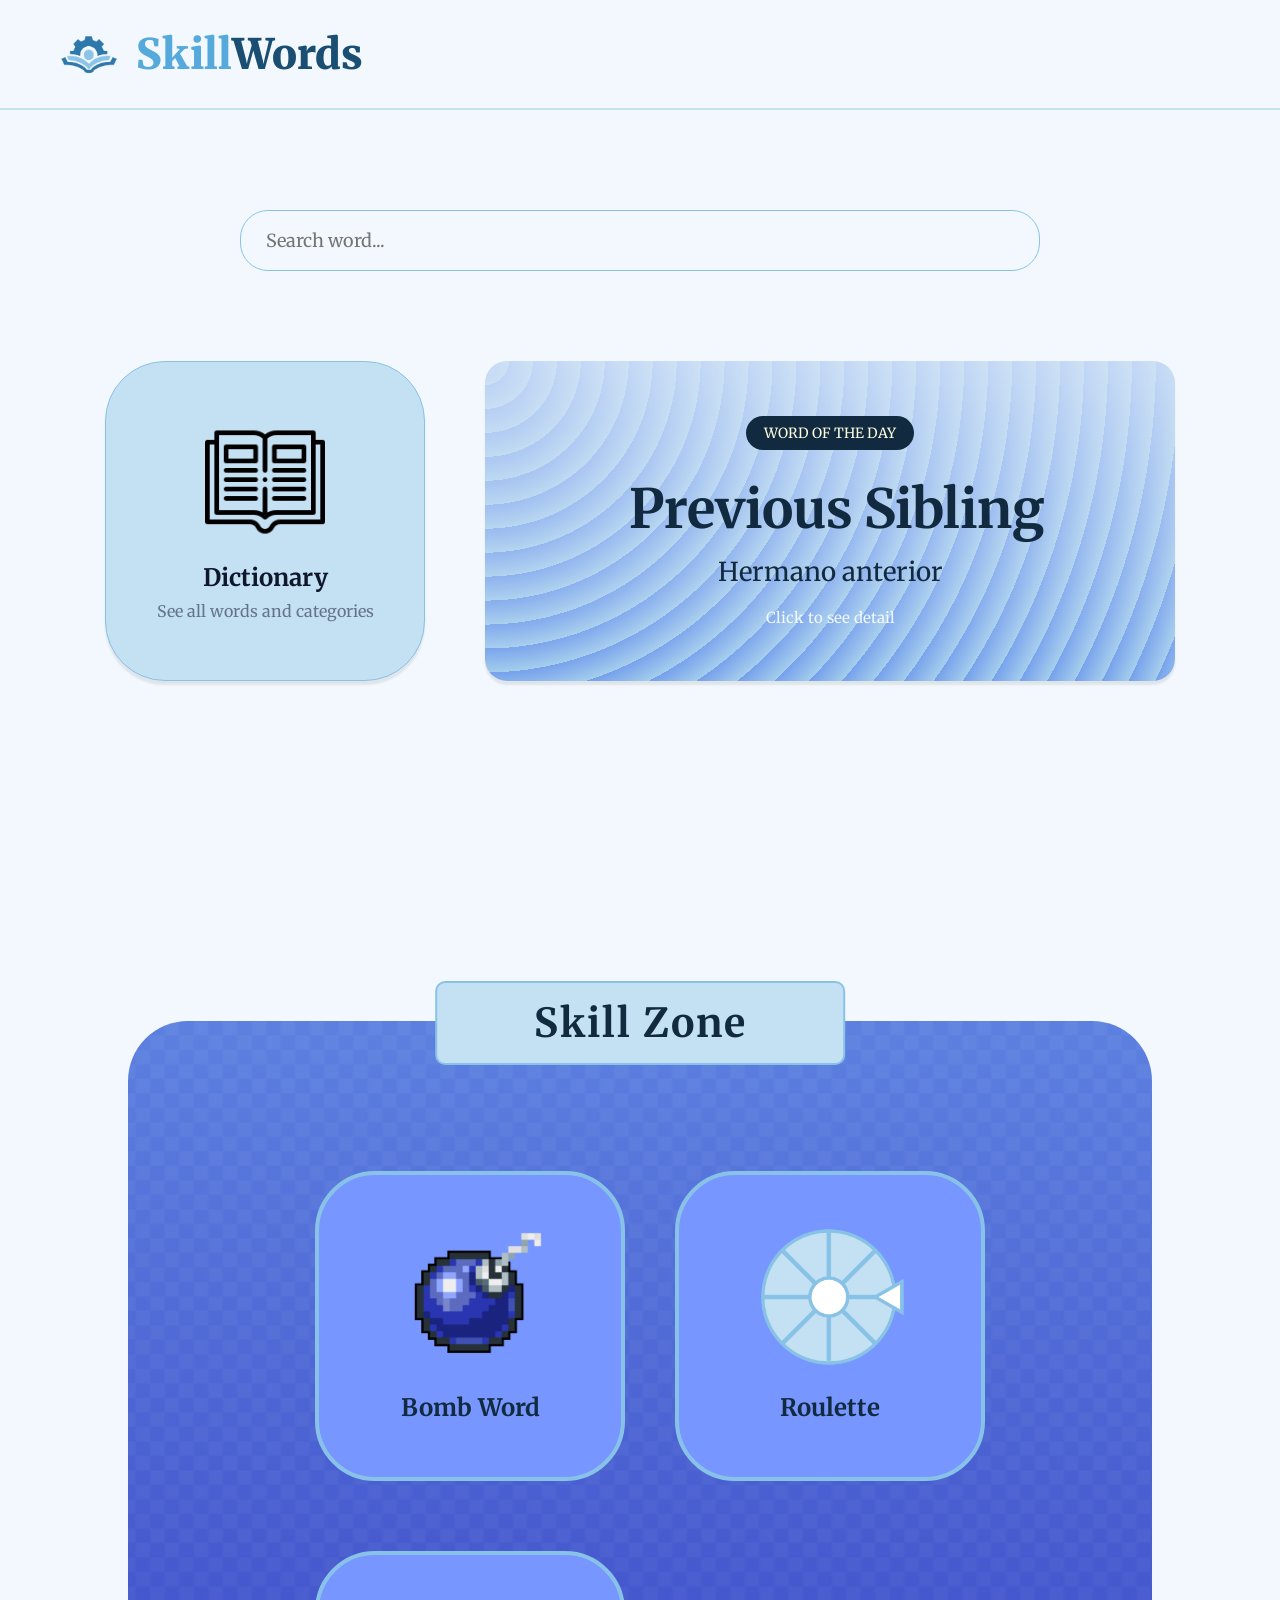
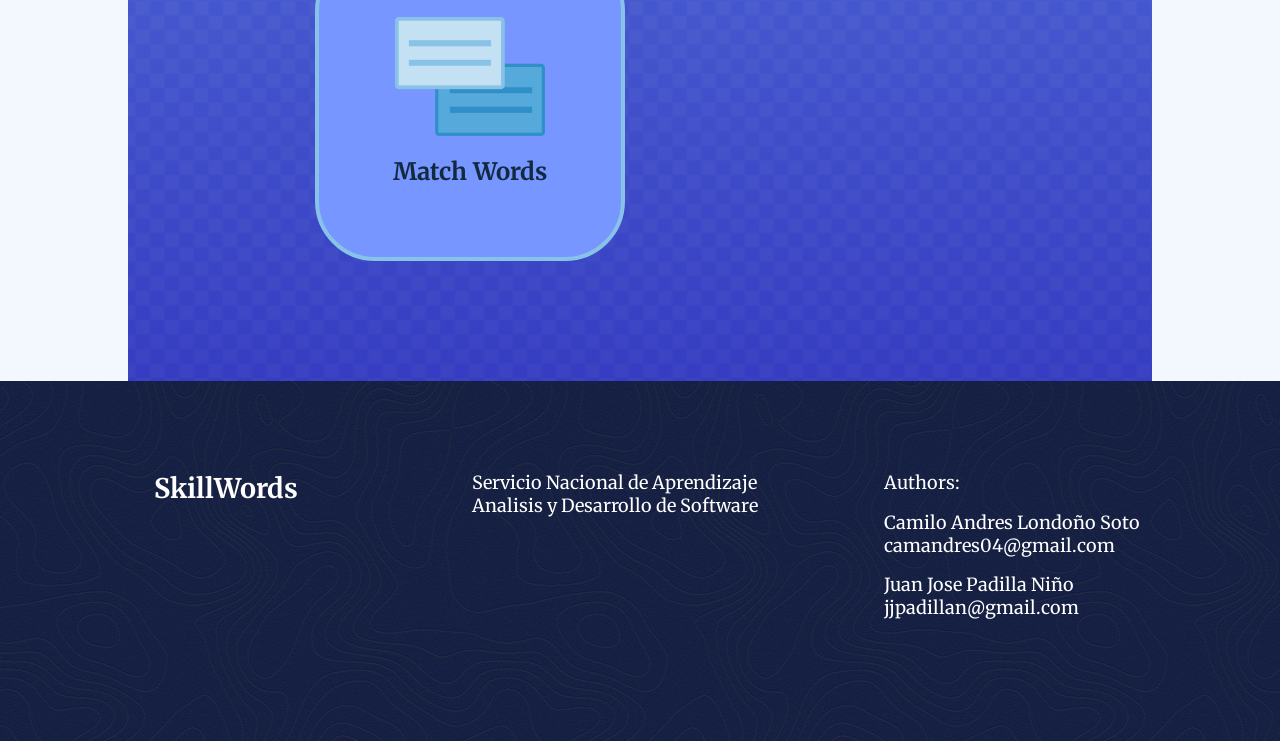
==== index.html @ d5b362af "Add files via upload" ====
<!DOCTYPE html>
<html lang="es">

<head>

    <meta charset="UTF-8">

    <meta name="viewport" content="width=device-width, initial-scale=1.0">

    <title>SkillWords</title>

    <link rel="stylesheet" href="static/css/style.css">

    <link rel="preconnect" href="https://fonts.googleapis.com">

    <link rel="preconnect" href="https://fonts.gstatic.com" crossorigin>

    <link href="https://fonts.googleapis.com/css2?family=Merriweather:ital,opsz,wght@0,18..144,300..900;1,18..144,300..900&display=swap" rel="stylesheet">

</head>

<body>

    <!-- HEADER -->

    <header>

        <div class="logo-container">

            <img
                src="../static/img/logo.png"
                alt="Logo"
                class="logo-img"
            >

            <div class="logo">
                Skill<span>Words</span>
            </div>

        </div>

    </header>

    <!-- SEARCH -->

    <section class="search-section">

        <div class="search-box">

            <input
                type="text"
                id="search-input"
                placeholder="Search word..."
                autocomplete="off"
            >

            <div id="suggestions"></div>

        </div>

    </section>

    <!-- MAIN -->

    <section class="main-content">

        <!-- DICTIONARY -->

        <a href="dictionary.html" class="dictionary-card">

            <img
                src="../static/img/download.png"
                alt="Dictionary"
            >

            <h2>
                Dictionary
            </h2>

            <p>
                See all words and categories
            </p>

        </a>

        <!-- WORD OF THE DAY -->

        <div
            class="word-day-card"
            id="word-day-card"
        >

            <span class="word-label">
                WORD OF THE DAY
            </span>

            <h1 id="daily-word">
                Loading...
            </h1>

            <p id="daily-translation">
                ...
            </p>

            <small>
                Click to see detail
            </small>

        </div>

    </section>

    <!-- MODAL -->

    <div class="modal" id="word-modal">

        <div class="modal-content">

            <span
                class="close-modal"
                id="close-modal"
            >
                ×
            </span>

            <div class="modal-left">

                <h1 id="modal-word"></h1>

                <p id="modal-translation"></p>

            </div>

            <div class="modal-right">

                <h2>
                    Definition
                </h2>

                <p id="modal-definition"></p>

            </div>

        </div>

    </div>

    <!-- ARCADE -->

    <section class="arcade">

        <div class="arcade-title">
          <h1>Skill Zone</h1>
        </div>

        <a href="../templates/ahorcado.html" class="game-card">

            <img
                src="../static/img/bomb.png"
                alt="Bomb Word"
            >

            <h2>
                Bomb Word
            </h2>

        </a>

        <a href="../templates/roulette.html" class="game-card">

            <img
                src="../static/img/roulette.png"
                alt="Roulette"
            >

            <h2>
                Roulette
            </h2>

        </a>

        <a href="../templates/match.html" class="game-card">

            <img
                src="../static/img/match.png"
                alt="Match Words"
            >

            <h2>
                Match Words
            </h2>

        </a>


    </section>

    <!-- FOOTER -->

    <footer>

        <div class="footer-content">

            <div id="footer_titulo">

                <h2>
                SkillWords
                </h2>

            </div>

            
            <div id="footer_institucion">

                <p>
                Servicio Nacional de Aprendizaje
                </p>

                <p>
                Analisis y Desarrollo de Software
                </p>

            </div>


            <div id="footer_creditos">

                <p>
                Authors:
                </p>

                <div class="autor">
                <p>
                Camilo Andres Londoño Soto 
                </p>
                <p>
                camandres04@gmail.com
                </p>
                </div>


                <div class="autor">
                <p>
                Juan Jose Padilla Niño
                </p>
                <p>
                jjpadillan@gmail.com
                </p>
                </div>

            </div>

        </div>

    </footer>

    <script defer src="static/js/script.js"></script>

</body>

</html>
---- static/css/style.css ----
* {

    margin: 0;
    padding: 0;
    box-sizing: border-box;
    font-family: "Merriweather", serif;
}

    


body {

    font-family: 'Poppins', sans-serif;

    background: #f2f8fd;

    width: 100%;

    min-height: 100vh;

    overflow-x: hidden;
    
}

/* HEADER */

header {

    width: 100%;

    padding: 25px 60px;

    background: #f2f8fd;

    border-bottom: 2px #c4e0f3 solid;

}

.logo-container {

    display: flex;
    align-items: center;

    gap: 18px;
}

.logo-img {

    width: 58px;
    height: 58px;

    object-fit: contain;
}

.logo {

    font-size: 42px;

    font-weight: 1000;

    color: #55aadb;
}

.logo span {

    color: #1a4e72;
}

/* Barra de búsqueda */

.search-section {

    width: 100%;

    display: flex;
    justify-content: center;

    margin-top: 50px;
    
}

.search-box {

    padding: 50px 0px 0px 0px;

    width: 800px;

    position: relative;
    
}

#search-input {

    width: 100%;

    padding:
        18px 25px;

    border: none;

    border-radius: 28px;

    font-size: 18px;

    outline: none;

    background: #f2f8fd;
    
    border: 1px #88c3e7 solid;
}

/* SUGGESTIONS */

#suggestions {

    width: 100%;

    margin-top: 10px;

    background: white;

    border-radius: 16px;

    overflow: hidden;

    box-shadow:
        0 10px 25px rgba(0,0,0,0.08);

    position: absolute;

    z-index: 20;
}

.suggestion-item {

    padding:
        14px 18px;

    cursor: pointer;

    border-bottom:
        1px solid #e2e8f0;

    transition: 0.2s;
}

.suggestion-item:hover {

    background: #eff6ff;
}

/* MAIN */

.main-content {

    margin-top: 90px;
    margin-bottom: 220px;

    display: flex;
    justify-content: center;
    align-items: center;

    gap: 60px;

    padding-bottom: 120px;

}

/* Tarjeta de diccionario */

.dictionary-card {

    width: 320px;
    height: 320px;

    background: #c4e0f3;

    border-radius: 60px;

    text-decoration: none;

    display: flex;
    flex-direction: column;
    justify-content: center;
    align-items: center;

    box-shadow:
        0 4px 2px rgba(0,0,0,0.08);

    transition: 0.3s;

    border: 1px #88c3e7 solid;
}

.dictionary-card:hover {

    transform:
        translateY(-8px);

    border: 3px #88c3e7 solid;
}

.dictionary-card img {

    width: 120px;

    margin-bottom: 20px;
}

.dictionary-card h2 {

    color: #0f172a;

    margin-bottom: 8px;
}

.dictionary-card p {

    color: #64748b;
}

/* WORD OF THE DAY */

.word-day-card {

    width: 690px;
    height: 320px;
    

    background:
    linear-gradient(
        rgba(196, 224, 243, 0.7),
        rgba(136, 195, 231, 0.7)
    ),
    url('../img/patrondia.png');

    background-size: cover;
    background-position: center;

    border-radius: 22px;

    display: flex;
    flex-direction: column;
    justify-content: center;
    align-items: center;

    cursor: pointer;

    box-shadow:
        0 4px 2px rgba(0,0,0,0.08);

    transition: 0.35s;
}

.word-day-card:hover {

    transform:
        translateY(-10px)
        scale(1.02);

    border: 3px #55aadb;
}

.word-label {

    background: #122a3f;

    color: rgb(253, 255, 225);

    padding:
        8px 18px;

    border-radius: 999px;

    font-size: 14px;

    margin-bottom: 25px;
}

.word-day-card h1 {

    font-size: 54px;

    color: #122a3f;

    margin: 0 12px 12px 25px;
}

.word-day-card p {

    font-size: 26px;

    color: #122a3f;

    margin-bottom: 20px;
}

.word-day-card small {

    color: #f2f8fd;

    font-size: 15px;
}

/* MODAL */

.modal {

    position: fixed;

    inset: 0;

    background:
        rgba(15,23,42,0.65);

    display: none;

    justify-content: center;
    align-items: center;

    z-index: 999;
}

.modal-content {

    width: 90%;
    max-width: 1100px;

    min-height: 500px;

    background: white;

    border-radius: 30px;

    display: flex;

    overflow: hidden;

    position: relative;
}

.modal-left {

    width: 40%;

    background: #c2d6ff;
    border: 3px #9dbbff solid;

    color: #11143b;

    display: flex;
    flex-direction: column;
    justify-content: center;

    padding: 60px;
}

.modal-left h1 {

    font-size: 50px;

    margin-bottom: 20px;
}

.modal-left p {

    font-size: 28px;
}

.modal-right {

    flex: 1;

    padding: 60px;

    display: flex;
    flex-direction: column;
    justify-content: center;
}

.modal-right h2 {

    color: #11143b;

    font-size: 38px;

    margin-bottom: 20px;
}

.modal-right p {

    color: #475569;

    line-height: 1.8;

    font-size: 20px;
}

.close-modal {

    position: absolute;

    top: 20px;
    right: 30px;

    font-size: 42px;

    cursor: pointer;

    color: #64748b;
}

/* Juegos */

.arcade {


    background:
    linear-gradient(
        rgba(130, 184, 255, 0.6),
        rgba(64, 71, 204, 0.6)
    ),
    url('../img/arcade.png');

    background-size: cover;
    background-position: center;

    width: 80%;
    max-width: 1040px;

    margin: auto;
    margin-top: 120px;

    border-top-right-radius: 60px;
    border-top-left-radius: 60px;

    display: grid;
    grid-template-columns: repeat(2, 290px);

    justify-content: center;
    align-items: center;

    gap: 70px;

    padding-top: 150px;
    padding-bottom: 120px;
    position:relative;
}
    




.arcade-title{

    position:absolute;

    top:-40px;
    left:50%;

    transform:translateX(-50%);

    width:40%;

    background:#c4e0f3;

    border: 2px #88c3e7 solid;
    

    border-radius:10px;

    padding:15px 25px;

    text-align:center;

    z-index:10;

}


.arcade-title h1{

    margin:0;

    font-size:40px;

    color:#122a3f;

    letter-spacing:2px;

}


.game-card {

    width: 310px;
    height: 310px;

    background: #7796ff;

    border-radius: 60px;

    text-decoration: none;

    display: flex;
    flex-direction: column;
    justify-content: center;
    align-items: center;

    transition: 0.3s;

    border: 4px #88c3e7 solid;
}

.game-card:hover {

    transform:
        translateY(-8px);

    border: 5px #1b5c89 solid;
}

.game-card img {

    width: 150px;

    margin-bottom: 20px;
}

.game-card h2 {

    color: #122a3f;

    margin-bottom: 8px;
}

.game-card p {

    color: #64748b;
}

/* FOOTER */

footer {

    width: 100%;

    background:
    rgba(0, 16, 68, 0.99)
    url('../img/footer.png');

    color: white;

    padding:
        50px 20px;

}

.footer-content {

    font-size: 18px;
    display: flex;
    width: 100%;
    height: 260px;
    margin: auto;
    text-align: center;
}

#footer_titulo {
    width: 30%;
    height: 100%;
    padding: 20px;
    margin: 20px;
}


#footer_institucion {
    width: 30%;
    height: 100%;
    padding: 20px;
    margin: 20px;
    text-align: left;;
}

#footer_creditos {
    width: 30%;
    height: 100%;
    padding: 20px;
    margin: 20px;
    text-align: left;;
}

.autor{
    margin-top: 5%;
}
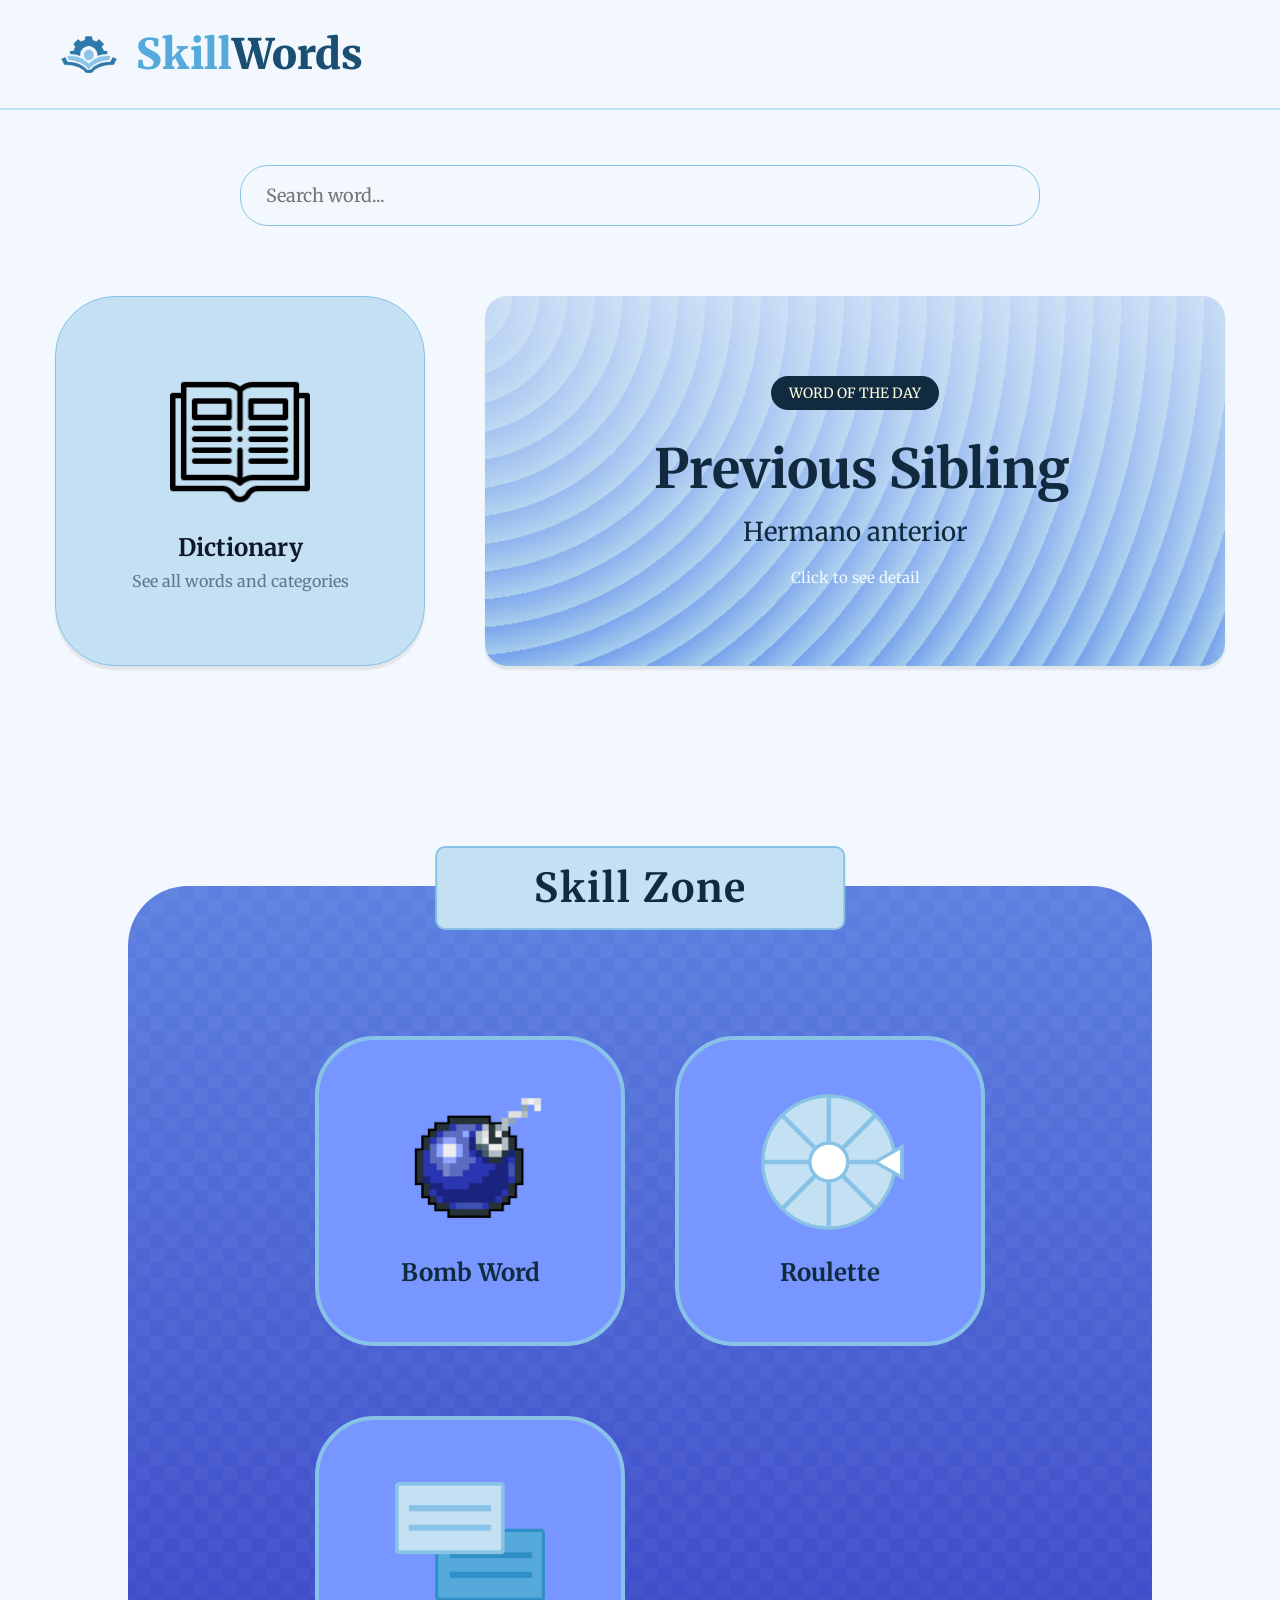
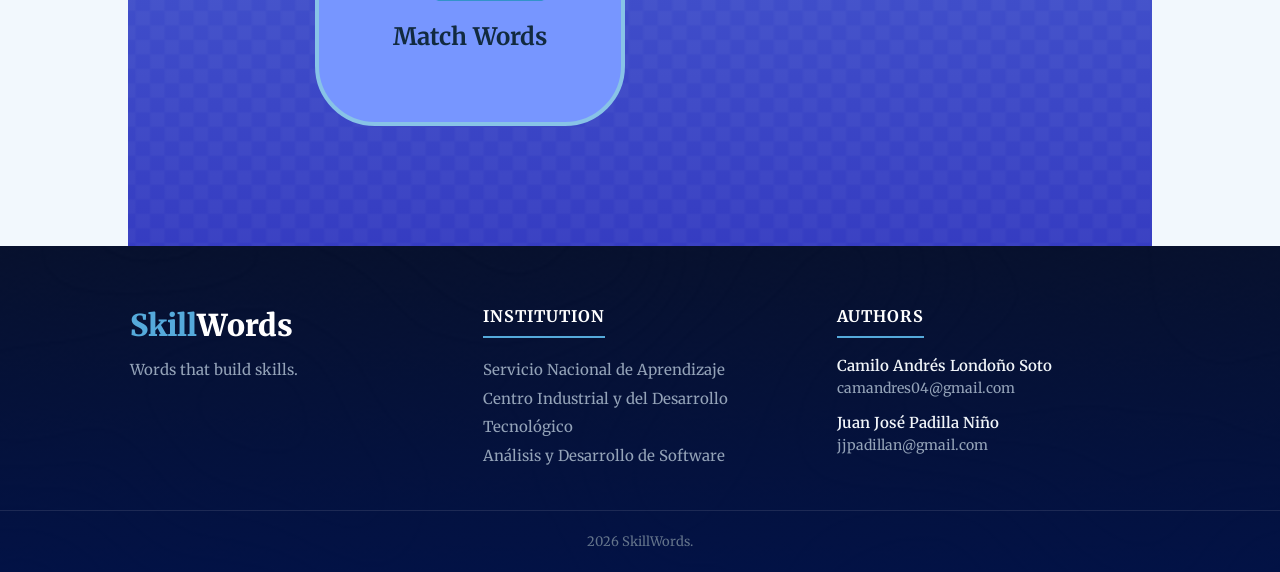
==== commit ec84dae5: "Add files via upload" ====
--- a/index.html
+++ b/index.html
@@ -9,6 +9,8 @@
 
     <title>SkillWords</title>
 
+    <link rel="icon" type="image/png" href="static/img/logo.png">
+
     <link rel="stylesheet" href="static/css/style.css">
 
     <link rel="preconnect" href="https://fonts.googleapis.com">
@@ -28,7 +30,7 @@
         <div class="logo-container">
 
             <img
-                src="../static/img/logo.png"
+                src="static/img/logo.png"
                 alt="Logo"
                 class="logo-img"
             >
@@ -66,10 +68,10 @@
 
         <!-- DICTIONARY -->
 
-        <a href="dictionary.html" class="dictionary-card">
-
-            <img
-                src="../static/img/download.png"
+        <a href="templates/dictionary.html" class="dictionary-card">
+
+            <img
+                src="static/img/download.png"
                 alt="Dictionary"
             >
 
@@ -153,10 +155,10 @@
           <h1>Skill Zone</h1>
         </div>
 
-        <a href="../templates/ahorcado.html" class="game-card">
-
-            <img
-                src="../static/img/bomb.png"
+        <a href="templates/ahorcado.html" class="game-card">
+
+            <img
+                src="static/img/bomb.png"
                 alt="Bomb Word"
             >
 
@@ -166,10 +168,10 @@
 
         </a>
 
-        <a href="../templates/roulette.html" class="game-card">
-
-            <img
-                src="../static/img/roulette.png"
+        <a href="templates/roulette.html" class="game-card">
+
+            <img
+                src="static/img/roulette.png"
                 alt="Roulette"
             >
 
@@ -179,10 +181,10 @@
 
         </a>
 
-        <a href="../templates/match.html" class="game-card">
-
-            <img
-                src="../static/img/match.png"
+        <a href="templates/match.html" class="game-card">
+
+            <img
+                src="static/img/match.png"
                 alt="Match Words"
             >
 
@@ -199,63 +201,48 @@
 
     <footer>
 
-        <div class="footer-content">
-
-            <div id="footer_titulo">
-
-                <h2>
-                SkillWords
-                </h2>
-
-            </div>
-
-            
-            <div id="footer_institucion">
-
-                <p>
-                Servicio Nacional de Aprendizaje
-                </p>
-
-                <p>
-                Analisis y Desarrollo de Software
-                </p>
-
-            </div>
-
-
-            <div id="footer_creditos">
-
-                <p>
-                Authors:
-                </p>
-
-                <div class="autor">
-                <p>
-                Camilo Andres Londoño Soto 
-                </p>
-                <p>
-                camandres04@gmail.com
-                </p>
-                </div>
-
-
-                <div class="autor">
-                <p>
-                Juan Jose Padilla Niño
-                </p>
-                <p>
-                jjpadillan@gmail.com
-                </p>
-                </div>
-
-            </div>
-
-        </div>
-
-    </footer>
+    <div class="footer-content">
+
+        <div id="footer_titulo">
+            <div class="footer-logo">
+                Skill<span>Words</span>
+            </div>
+            <p class="footer-tagline">
+                Words that build skills.
+            </p>
+        </div>
+
+        <div class="footer-col" id="footer_institucion">
+            <h3>Institution</h3>
+            <p>Servicio Nacional de Aprendizaje</p>
+            <p>Centro Industrial y del Desarrollo Tecnológico</p>
+            <p>Análisis y Desarrollo de Software</p>
+        </div>
+
+        <div class="footer-col" id="footer_creditos">
+            <h3>Authors</h3>
+
+            <div class="autor">
+                <p class="autor-nombre">Camilo Andrés Londoño Soto</p>
+                <a href="mailto:camandres04@gmail.com">camandres04@gmail.com</a>
+            </div>
+
+            <div class="autor">
+                <p class="autor-nombre">Juan José Padilla Niño</p>
+                <a href="mailto:jjpadillan@gmail.com">jjpadillan@gmail.com</a>
+            </div>
+        </div>
+
+    </div>
+
+    <div class="footer-bottom">
+        <p>2026 SkillWords.</p>
+    </div>
+
+</footer>
 
     <script defer src="static/js/script.js"></script>
 
 </body>
 
-</html>+</html>
--- a/static/css/style.css
+++ b/static/css/style.css
@@ -76,13 +76,13 @@
     display: flex;
     justify-content: center;
 
-    margin-top: 50px;
+    margin-top: 30px;
     
 }
 
 .search-box {
 
-    padding: 50px 0px 0px 0px;
+    padding: 25px 0px 0px 0px;
 
     width: 800px;
 
@@ -154,8 +154,8 @@
 
 .main-content {
 
-    margin-top: 90px;
-    margin-bottom: 220px;
+    margin-top: 70px;
+    margin-bottom: 100px;
 
     display: flex;
     justify-content: center;
@@ -171,8 +171,8 @@
 
 .dictionary-card {
 
-    width: 320px;
-    height: 320px;
+    width: 370px;
+    height: 370px;
 
     background: #c4e0f3;
 
@@ -203,7 +203,7 @@
 
 .dictionary-card img {
 
-    width: 120px;
+    width: 140px;
 
     margin-bottom: 20px;
 }
@@ -224,8 +224,8 @@
 
 .word-day-card {
 
-    width: 690px;
-    height: 320px;
+    width: 740px;
+    height: 370px;
     
 
     background:
@@ -430,7 +430,7 @@
     max-width: 1040px;
 
     margin: auto;
-    margin-top: 120px;
+    margin-top: 100px;
 
     border-top-right-radius: 60px;
     border-top-left-radius: 60px;
@@ -547,54 +547,145 @@
     width: 100%;
 
     background:
-    rgba(0, 16, 68, 0.99)
-    url('../img/footer.png');
-
-    color: white;
-
-    padding:
-        50px 20px;
-
+        linear-gradient(
+            rgba(0, 10, 40, 0.96),
+            rgba(0, 16, 68, 0.99)
+        ),
+        url('../img/footer.png');
+
+    background-size: cover;
+    background-position: center;
+
+    color: #e2e8f0;
+
+    padding-top: 60px;
 }
 
 .footer-content {
 
-    font-size: 18px;
-    display: flex;
-    width: 100%;
-    height: 260px;
-    margin: auto;
+    max-width: 1100px;
+
+    margin: 0 auto;
+
+    display: flex;
+    justify-content: space-between;
+
+    gap: 40px;
+
+    padding: 0 40px 40px 40px;
+
+    text-align: left;
+}
+
+#footer_titulo,
+.footer-col {
+
+    flex: 1;
+
+    padding: 0;
+    margin: 0;
+}
+
+.footer-logo {
+
+    font-size: 30px;
+    font-weight: 1000;
+
+    color: #55aadb;
+
+    margin-bottom: 14px;
+}
+
+.footer-logo span {
+
+    color: #ffffff;
+}
+
+.footer-tagline {
+
+    color: #94a3b8;
+
+    font-size: 15px;
+
+    line-height: 1.6;
+
+    max-width: 260px;
+}
+
+.footer-col h3 {
+
+    color: #ffffff;
+
+    font-size: 16px;
+
+    letter-spacing: 1px;
+    text-transform: uppercase;
+
+    margin-bottom: 18px;
+
+    padding-bottom: 10px;
+
+    border-bottom: 2px solid #55aadb;
+
+    display: inline-block;
+}
+
+#footer_institucion p {
+
+    color: #94a3b8;
+
+    font-size: 15px;
+
+    line-height: 1.9;
+}
+
+.autor {
+
+    margin-bottom: 16px;
+}
+
+.autor-nombre {
+
+    color: #f1f5f9;
+
+    font-size: 15px;
+
+    font-weight: 600;
+
+    margin-bottom: 2px;
+}
+
+.autor a {
+
+    color: #94a3b8;
+
+    font-size: 14px;
+
+    text-decoration: none;
+
+    transition: 0.2s;
+}
+
+.autor a:hover {
+
+    color: #55aadb;
+
+    text-decoration: underline;
+}
+
+.footer-bottom {
+
+    border-top: 1px solid rgba(255,255,255,0.1);
+
     text-align: center;
-}
-
-#footer_titulo {
-    width: 30%;
-    height: 100%;
-    padding: 20px;
-    margin: 20px;
-}
-
-
-#footer_institucion {
-    width: 30%;
-    height: 100%;
-    padding: 20px;
-    margin: 20px;
-    text-align: left;;
-}
-
-#footer_creditos {
-    width: 30%;
-    height: 100%;
-    padding: 20px;
-    margin: 20px;
-    text-align: left;;
-}
-
-.autor{
-    margin-top: 5%;
-}
-
-
-
-
+
+    padding: 22px 20px;
+
+    font-size: 13px;
+
+    color: #64748b;
+}
+
+
+
+
